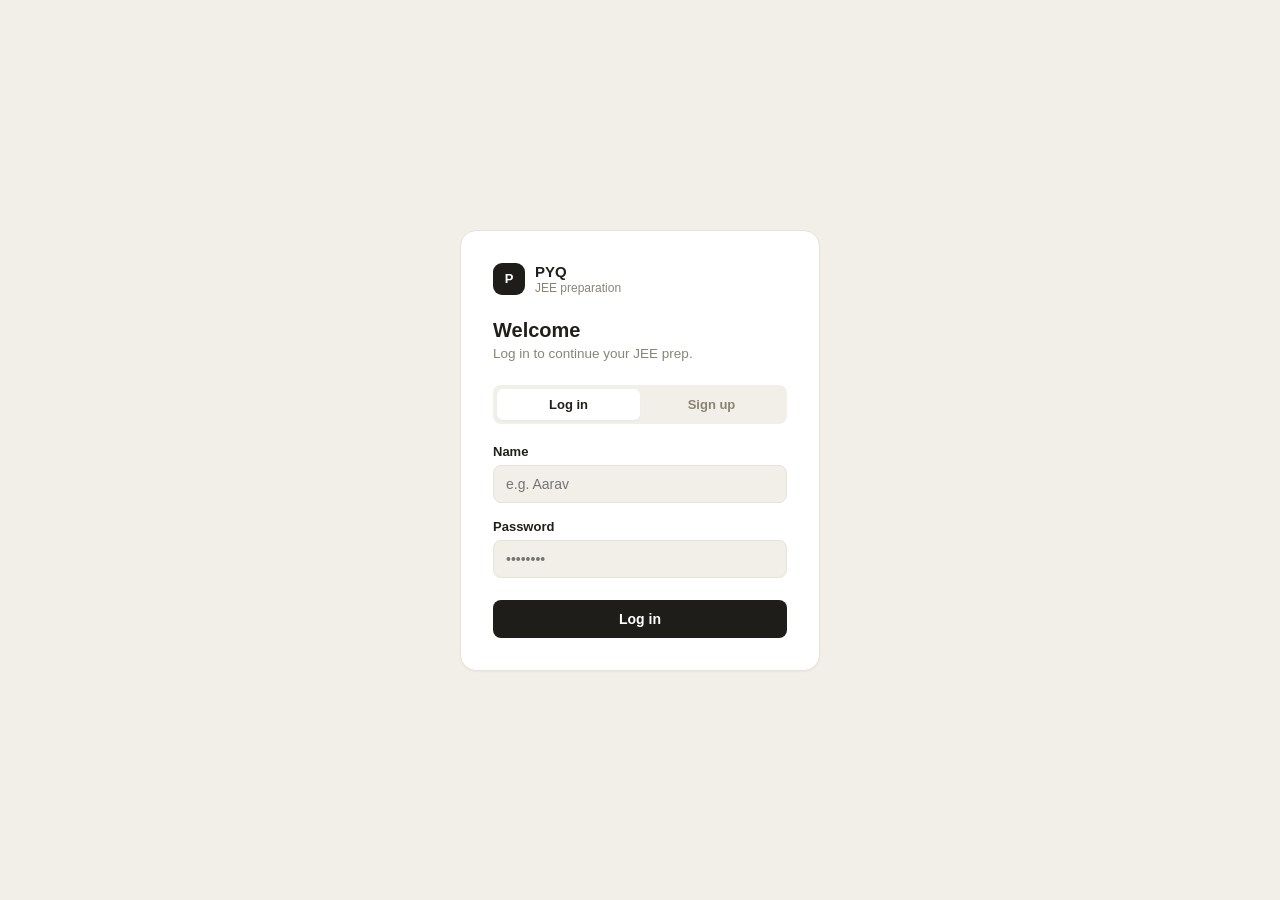
==== frontend/pages/progress.html @ 4448c102 "feat: add login and dashboard navigation" ====
<!doctype html>
<html lang="en">
<head>
  <meta charset="UTF-8" />
  <meta name="viewport" content="width=device-width, initial-scale=1.0" />
  <title>PYQ · Progress</title>
  <link rel="stylesheet" href="../css/global.css" />
  <link rel="stylesheet" href="../css/dashboard.css" />
</head>
<body data-page="progress">
  <div class="app-shell">
    <aside class="sidebar">
      <div class="sidebar-brand">
        <div class="sidebar-brand-mark">P</div>
        <div>
          <div class="sidebar-brand-title">PYQ</div>
          <div class="sidebar-brand-subtitle">JEE preparation</div>
        </div>
      </div>

      <nav class="sidebar-nav">
        <a class="sidebar-link" data-nav-page="dashboard" href="dashboard.html">
          <span class="sidebar-link-icon">
            <svg width="16" height="16" viewBox="0 0 24 24" fill="none" stroke="currentColor" stroke-width="2"><rect x="3" y="3" width="7" height="9" rx="1.5"/><rect x="14" y="3" width="7" height="5" rx="1.5"/><rect x="14" y="12" width="7" height="9" rx="1.5"/><rect x="3" y="16" width="7" height="5" rx="1.5"/></svg>
          </span>
          Dashboard
        </a>
        <a class="sidebar-link" data-nav-page="pyq-explorer" href="pyq-explorer.html">
          <span class="sidebar-link-icon">
            <svg width="16" height="16" viewBox="0 0 24 24" fill="none" stroke="currentColor" stroke-width="2"><circle cx="11" cy="11" r="7"/><path d="M21 21l-4.3-4.3"/></svg>
          </span>
          PYQ Explorer
        </a>
        <a class="sidebar-link" data-nav-page="practice" href="practice.html">
          <span class="sidebar-link-icon">
            <svg width="16" height="16" viewBox="0 0 24 24" fill="none" stroke="currentColor" stroke-width="2"><polygon points="6 3 20 12 6 21 6 3"/></svg>
          </span>
          Practice
        </a>
        <a class="sidebar-link" data-nav-page="intelligence" href="intelligence.html">
          <span class="sidebar-link-icon">
            <svg width="16" height="16" viewBox="0 0 24 24" fill="none" stroke="currentColor" stroke-width="2"><path d="M12 3l1.8 4.6L18 9l-4.2 1.4L12 15l-1.8-4.6L6 9l4.2-1.4L12 3z"/></svg>
          </span>
          AI Intelligence
        </a>
        <a class="sidebar-link" data-nav-page="progress" href="progress.html">
          <span class="sidebar-link-icon">
            <svg width="16" height="16" viewBox="0 0 24 24" fill="none" stroke="currentColor" stroke-width="2"><path d="M3 17l6-6 4 4 8-8"/><path d="M14 7h7v7"/></svg>
          </span>
          Progress
        </a>
        <a class="sidebar-link" data-nav-page="profile" href="profile.html">
          <span class="sidebar-link-icon">
            <svg width="16" height="16" viewBox="0 0 24 24" fill="none" stroke="currentColor" stroke-width="2"><circle cx="12" cy="8" r="4"/><path d="M4 21c1.5-4 6-6 8-6s6.5 2 8 6"/></svg>
          </span>
          Profile
        </a>
      </nav>

      <div class="sidebar-footer">
        <a class="sidebar-user" href="profile.html">
          <span class="sidebar-user-avatar" data-user-initials>?</span>
          <span>
            <div class="sidebar-user-name" data-user-name>there</div>
            <div class="sidebar-user-target">Target: JEE Advanced</div>
          </span>
        </a>
      </div>
    </aside>

    <main class="main">
      <div class="topbar">
        <div>
          <h1 class="topbar-greeting">Progress</h1>
          <p class="topbar-subtitle">Track your readiness across every study priority.</p>
        </div>
      </div>

      <section class="card">
        <div class="card-header">
          <h3 class="card-title">Overall readiness</h3>
        </div>
        <ul class="progress-list">
          <li class="progress-row">
            <div class="progress-row-top"><span>Today's Mission</span><span>60%</span></div>
            <div class="progress-bar-track"><div class="progress-bar-fill" style="width:60%"></div></div>
          </li>
          <li class="progress-row">
            <div class="progress-row-top"><span>JEE question trends</span><span>82%</span></div>
            <div class="progress-bar-track"><div class="progress-bar-fill" style="width:82%"></div></div>
          </li>
          <li class="progress-row">
            <div class="progress-row-top"><span>Recent PYQs</span><span>100%</span></div>
            <div class="progress-bar-track"><div class="progress-bar-fill" style="width:100%"></div></div>
          </li>
          <li class="progress-row">
            <div class="progress-row-top"><span>Progress</span><span>45%</span></div>
            <div class="progress-bar-track"><div class="progress-bar-fill" style="width:45%"></div></div>
          </li>
        </ul>
      </section>
    </main>
  </div>

  <script src="../js/auth.js"></script>
  <script>
    document.addEventListener("DOMContentLoaded", () => window.PyqAuth.initProtectedPage());
  </script>
</body>
</html>
---- frontend/css/global.css ----
:root {
  --bg: #f2efe9;
  --surface: #ffffff;
  --border: #e8e3d8;
  --text: #211f1b;
  --text-muted: #8a8477;
  --text-soft: #57534a;
  --accent: #1f1d1a;
  --accent-contrast: #ffffff;
  --radius-lg: 16px;
  --radius-md: 12px;
  --radius-sm: 8px;
  --shadow-card: 0 1px 2px rgba(33, 31, 27, 0.04);
}

* {
  box-sizing: border-box;
}

body {
  margin: 0;
  font-family: "Segoe UI", -apple-system, BlinkMacSystemFont, Roboto, Helvetica, Arial, sans-serif;
  background: var(--bg);
  color: var(--text);
}

a {
  color: inherit;
  text-decoration: none;
}

button {
  font-family: inherit;
}

/* App shell: fixed sidebar + scrollable main content */
.app-shell {
  display: flex;
  min-height: 100vh;
}

.sidebar {
  width: 240px;
  flex-shrink: 0;
  background: var(--surface);
  border-right: 1px solid var(--border);
  display: flex;
  flex-direction: column;
  padding: 24px 16px;
  position: sticky;
  top: 0;
  height: 100vh;
}

.sidebar-brand {
  display: flex;
  align-items: center;
  gap: 10px;
  padding: 0 8px 24px;
}

.sidebar-brand-mark {
  width: 32px;
  height: 32px;
  border-radius: 9px;
  background: var(--accent);
  color: var(--accent-contrast);
  display: flex;
  align-items: center;
  justify-content: center;
  font-weight: 700;
  font-size: 13px;
}

.sidebar-brand-title {
  font-weight: 700;
  font-size: 15px;
  line-height: 1.2;
}

.sidebar-brand-subtitle {
  font-size: 12px;
  color: var(--text-muted);
}

.sidebar-nav {
  display: flex;
  flex-direction: column;
  gap: 2px;
  flex: 1;
}

.sidebar-link {
  display: flex;
  align-items: center;
  gap: 10px;
  padding: 10px 12px;
  border-radius: var(--radius-sm);
  font-size: 14px;
  color: var(--text-soft);
  font-weight: 500;
}

.sidebar-link:hover {
  background: var(--bg);
}

.sidebar-link.active {
  background: var(--accent);
  color: var(--accent-contrast);
}

.sidebar-link-icon {
  width: 18px;
  height: 18px;
  display: inline-flex;
  align-items: center;
  justify-content: center;
  flex-shrink: 0;
}

.sidebar-footer {
  border-top: 1px solid var(--border);
  padding-top: 16px;
  margin-top: 16px;
}

.sidebar-user {
  display: flex;
  align-items: center;
  gap: 10px;
  padding: 6px 8px;
  border-radius: var(--radius-sm);
  width: 100%;
  background: none;
  border: none;
  cursor: pointer;
  text-align: left;
}

.sidebar-user:hover {
  background: var(--bg);
}

.sidebar-user-avatar {
  width: 34px;
  height: 34px;
  border-radius: 50%;
  background: var(--accent);
  color: var(--accent-contrast);
  display: flex;
  align-items: center;
  justify-content: center;
  font-size: 12px;
  font-weight: 700;
  flex-shrink: 0;
}

.sidebar-user-name {
  font-size: 13px;
  font-weight: 600;
}

.sidebar-user-target {
  font-size: 11px;
  color: var(--text-muted);
}

.main {
  flex: 1;
  padding: 28px 36px 48px;
  min-width: 0;
}

.topbar {
  display: flex;
  align-items: center;
  justify-content: space-between;
  margin-bottom: 28px;
}

.topbar-greeting {
  font-size: 24px;
  font-weight: 700;
  margin: 0 0 4px;
}

.topbar-subtitle {
  margin: 0;
  color: var(--text-muted);
  font-size: 14px;
}

.topbar-actions {
  display: flex;
  gap: 10px;
}

.icon-button {
  width: 38px;
  height: 38px;
  border-radius: 50%;
  border: 1px solid var(--border);
  background: var(--surface);
  display: flex;
  align-items: center;
  justify-content: center;
  cursor: pointer;
}

.icon-button:hover {
  background: var(--bg);
}

.card {
  background: var(--surface);
  border: 1px solid var(--border);
  border-radius: var(--radius-lg);
  box-shadow: var(--shadow-card);
  padding: 22px;
}

.card-header {
  display: flex;
  align-items: center;
  justify-content: space-between;
  margin-bottom: 14px;
}

.card-title {
  font-size: 15px;
  font-weight: 700;
  margin: 0;
}

.card-link {
  font-size: 13px;
  font-weight: 600;
  color: var(--text-soft);
}

.card-link:hover {
  text-decoration: underline;
}

.page-placeholder {
  display: flex;
  flex-direction: column;
  align-items: flex-start;
  gap: 8px;
  padding: 48px;
}

.page-placeholder h2 {
  margin: 0;
  font-size: 20px;
}

.page-placeholder p {
  margin: 0;
  color: var(--text-muted);
  max-width: 460px;
}

.btn {
  display: inline-flex;
  align-items: center;
  justify-content: center;
  gap: 8px;
  border-radius: var(--radius-sm);
  padding: 10px 18px;
  font-size: 14px;
  font-weight: 600;
  cursor: pointer;
  border: 1px solid transparent;
}

.btn-primary {
  background: var(--accent);
  color: var(--accent-contrast);
}

.btn-primary:hover {
  opacity: 0.9;
}

.btn-secondary {
  background: var(--surface);
  border-color: var(--border);
  color: var(--text);
}

.btn-secondary:hover {
  background: var(--bg);
}
---- frontend/css/dashboard.css ----
.mission-card {
  margin-bottom: 20px;
  display: flex;
  justify-content: space-between;
  gap: 24px;
}

.mission-card-main {
  flex: 1;
  min-width: 0;
}

.mission-badge {
  display: inline-block;
  font-size: 11px;
  font-weight: 700;
  letter-spacing: 0.04em;
  text-transform: uppercase;
  color: var(--text-muted);
  margin-bottom: 10px;
}

.mission-title {
  font-size: 14px;
  font-weight: 700;
  color: var(--text-soft);
  margin: 0 0 6px;
}

.mission-heading {
  font-size: 22px;
  font-weight: 700;
  margin: 0 0 10px;
  line-height: 1.3;
}

.mission-description {
  margin: 0 0 18px;
  color: var(--text-muted);
  font-size: 14px;
  line-height: 1.6;
  max-width: 560px;
}

.mission-stats {
  display: flex;
  flex-direction: column;
  gap: 14px;
  min-width: 170px;
  border-left: 1px solid var(--border);
  padding-left: 24px;
}

.mission-stat-label {
  font-size: 11px;
  text-transform: uppercase;
  letter-spacing: 0.04em;
  color: var(--text-muted);
  margin-bottom: 2px;
}

.mission-stat-value {
  font-size: 14px;
  font-weight: 700;
}

.mission-pill {
  align-self: flex-start;
  background: var(--bg);
  border-radius: 999px;
  padding: 4px 12px;
  font-size: 12px;
  font-weight: 700;
}

.dashboard-grid {
  display: grid;
  grid-template-columns: repeat(3, 1fr);
  gap: 20px;
}

.trend-list,
.recent-list,
.progress-list {
  list-style: none;
  margin: 0;
  padding: 0;
  display: flex;
  flex-direction: column;
  gap: 14px;
}

.trend-row {
  display: flex;
  align-items: center;
  justify-content: space-between;
  font-size: 13.5px;
}

.trend-row-count {
  font-weight: 700;
  color: var(--text-soft);
}

.recent-item {
  display: flex;
  align-items: center;
  justify-content: space-between;
  gap: 10px;
  padding: 8px 0;
  border-bottom: 1px solid var(--border);
}

.recent-item:last-child {
  border-bottom: none;
  padding-bottom: 0;
}

.recent-item-title {
  font-size: 13.5px;
  font-weight: 600;
  margin: 0 0 2px;
}

.recent-item-meta {
  font-size: 12px;
  color: var(--text-muted);
  margin: 0;
}

.recent-item-arrow {
  color: var(--text-muted);
  flex-shrink: 0;
}

.progress-card-subtitle {
  font-size: 12.5px;
  color: var(--text-muted);
  margin: -8px 0 14px;
}

.progress-row {
  display: flex;
  flex-direction: column;
  gap: 6px;
}

.progress-row-top {
  display: flex;
  align-items: center;
  justify-content: space-between;
  font-size: 13px;
  font-weight: 600;
}

.progress-bar-track {
  height: 6px;
  border-radius: 999px;
  background: var(--bg);
  overflow: hidden;
}

.progress-bar-fill {
  height: 100%;
  border-radius: 999px;
  background: var(--accent);
}

.intelligence-form {
  display: flex;
  flex-direction: column;
  gap: 12px;
}

.intelligence-textarea {
  width: 100%;
  min-height: 90px;
  padding: 12px 14px;
  border-radius: var(--radius-sm);
  border: 1px solid var(--border);
  background: var(--bg);
  font-family: inherit;
  font-size: 14px;
  resize: vertical;
}

.intelligence-textarea:focus {
  outline: 2px solid var(--accent);
  outline-offset: 1px;
}

.intelligence-status {
  font-size: 12.5px;
  color: var(--text-muted);
  min-height: 16px;
}

.intelligence-status.visible-error {
  color: #b5452d;
}

.intelligence-answer-box {
  margin-top: 18px;
  padding-top: 18px;
  border-top: 1px solid var(--border);
  font-size: 14px;
  line-height: 1.6;
  white-space: pre-wrap;
}

@media (max-width: 1080px) {
  .dashboard-grid {
    grid-template-columns: 1fr;
  }

  .mission-card {
    flex-direction: column;
  }

  .mission-stats {
    border-left: none;
    border-top: 1px solid var(--border);
    padding-left: 0;
    padding-top: 16px;
    flex-direction: row;
    flex-wrap: wrap;
  }
}
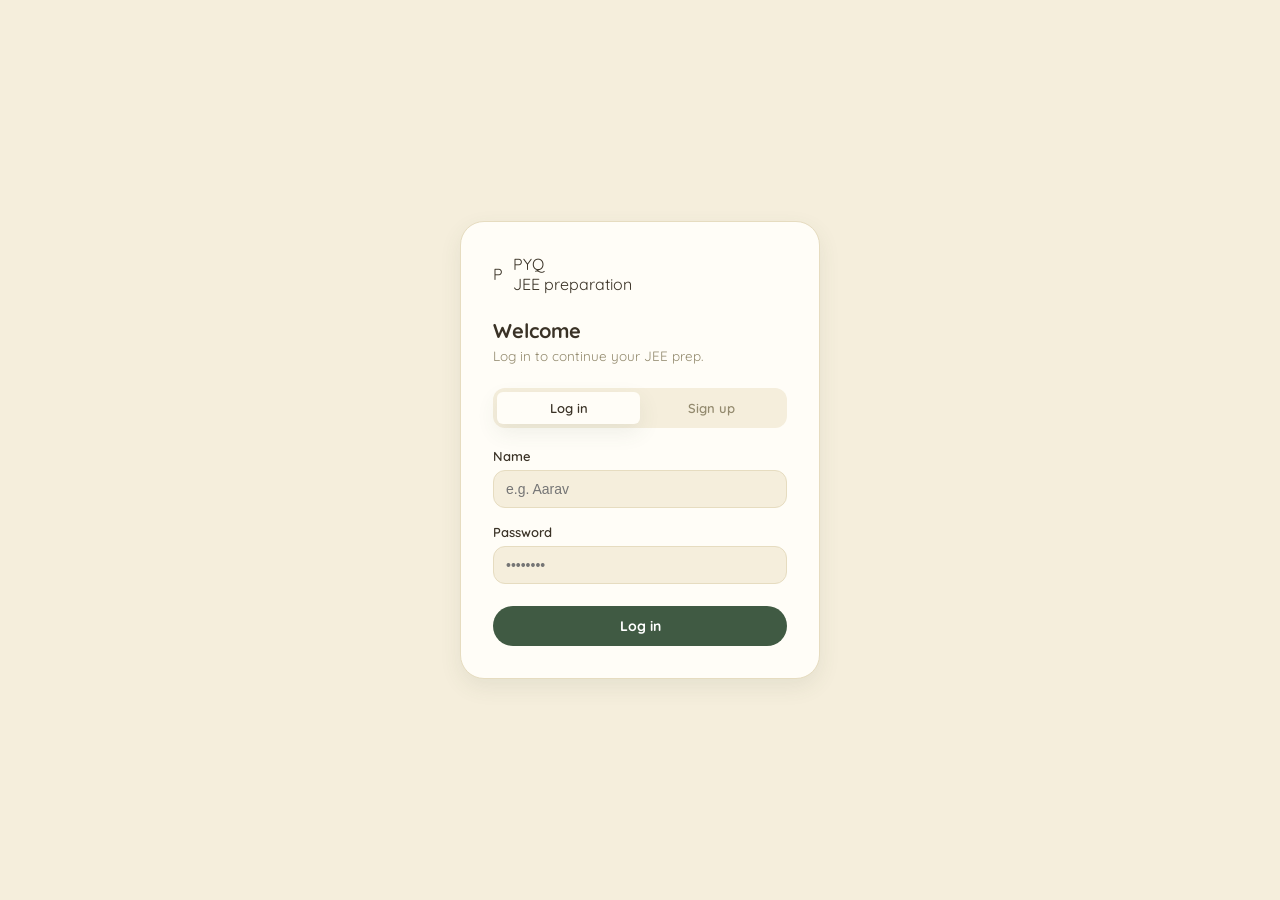
==== commit 7ff3bae5: "add docker and map" ====
--- a/frontend/pages/progress.html
+++ b/frontend/pages/progress.html
@@ -3,7 +3,7 @@
 <head>
   <meta charset="UTF-8" />
   <meta name="viewport" content="width=device-width, initial-scale=1.0" />
-  <title>PYQ · Progress</title>
+  <title>PYQ · My Progress</title>
   <link rel="stylesheet" href="../css/global.css" />
   <link rel="stylesheet" href="../css/dashboard.css" />
 </head>
@@ -19,51 +19,42 @@
       </div>
 
       <nav class="sidebar-nav">
-        <a class="sidebar-link" data-nav-page="dashboard" href="dashboard.html">
+        <a class="sidebar-link" data-nav-page="home" href="home.html" data-tooltip="Learning World" aria-label="Learning World">
           <span class="sidebar-link-icon">
-            <svg width="16" height="16" viewBox="0 0 24 24" fill="none" stroke="currentColor" stroke-width="2"><rect x="3" y="3" width="7" height="9" rx="1.5"/><rect x="14" y="3" width="7" height="5" rx="1.5"/><rect x="14" y="12" width="7" height="9" rx="1.5"/><rect x="3" y="16" width="7" height="5" rx="1.5"/></svg>
+            <svg width="20" height="20" viewBox="0 0 24 24" fill="none" stroke="currentColor" stroke-width="2"><circle cx="12" cy="12" r="9"/><polygon points="16 8 14 14 8 16 10 10 16 8"/></svg>
           </span>
-          Dashboard
+          <span class="sr-only">Learning World</span>
         </a>
-        <a class="sidebar-link" data-nav-page="pyq-explorer" href="pyq-explorer.html">
+        <a class="sidebar-link" data-nav-page="materials" href="materials.html" data-tooltip="My Materials" aria-label="My Materials">
           <span class="sidebar-link-icon">
-            <svg width="16" height="16" viewBox="0 0 24 24" fill="none" stroke="currentColor" stroke-width="2"><circle cx="11" cy="11" r="7"/><path d="M21 21l-4.3-4.3"/></svg>
+            <svg width="20" height="20" viewBox="0 0 24 24" fill="none" stroke="currentColor" stroke-width="2"><path d="M3 7a2 2 0 0 1 2-2h4l2 2h8a2 2 0 0 1 2 2v7a2 2 0 0 1-2 2H5a2 2 0 0 1-2-2z"/></svg>
           </span>
-          PYQ Explorer
+          <span class="sr-only">My Materials</span>
         </a>
-        <a class="sidebar-link" data-nav-page="practice" href="practice.html">
+        <a class="sidebar-link" data-nav-page="learn" href="learn.html" data-tooltip="Learn" aria-label="Learn">
           <span class="sidebar-link-icon">
-            <svg width="16" height="16" viewBox="0 0 24 24" fill="none" stroke="currentColor" stroke-width="2"><polygon points="6 3 20 12 6 21 6 3"/></svg>
+            <svg width="20" height="20" viewBox="0 0 24 24" fill="none" stroke="currentColor" stroke-width="2"><path d="M12 3l1.8 4.6L18 9l-4.2 1.4L12 15l-1.8-4.6L6 9l4.2-1.4L12 3z"/></svg>
           </span>
-          Practice
+          <span class="sr-only">Learn</span>
         </a>
-        <a class="sidebar-link" data-nav-page="intelligence" href="intelligence.html">
+        <a class="sidebar-link" data-nav-page="pyq-explorer" href="pyq-explorer.html" data-tooltip="PYQ Explorer" aria-label="PYQ Explorer">
           <span class="sidebar-link-icon">
-            <svg width="16" height="16" viewBox="0 0 24 24" fill="none" stroke="currentColor" stroke-width="2"><path d="M12 3l1.8 4.6L18 9l-4.2 1.4L12 15l-1.8-4.6L6 9l4.2-1.4L12 3z"/></svg>
+            <svg width="20" height="20" viewBox="0 0 24 24" fill="none" stroke="currentColor" stroke-width="2"><circle cx="11" cy="11" r="7"/><path d="M21 21l-4.3-4.3"/></svg>
           </span>
-          AI Intelligence
+          <span class="sr-only">PYQ Explorer</span>
         </a>
-        <a class="sidebar-link" data-nav-page="progress" href="progress.html">
+        <a class="sidebar-link" data-nav-page="progress" href="progress.html" data-tooltip="My Progress" aria-label="My Progress">
           <span class="sidebar-link-icon">
-            <svg width="16" height="16" viewBox="0 0 24 24" fill="none" stroke="currentColor" stroke-width="2"><path d="M3 17l6-6 4 4 8-8"/><path d="M14 7h7v7"/></svg>
+            <svg width="20" height="20" viewBox="0 0 24 24" fill="none" stroke="currentColor" stroke-width="2"><path d="M3 17l6-6 4 4 8-8"/><path d="M14 7h7v7"/></svg>
           </span>
-          Progress
-        </a>
-        <a class="sidebar-link" data-nav-page="profile" href="profile.html">
-          <span class="sidebar-link-icon">
-            <svg width="16" height="16" viewBox="0 0 24 24" fill="none" stroke="currentColor" stroke-width="2"><circle cx="12" cy="8" r="4"/><path d="M4 21c1.5-4 6-6 8-6s6.5 2 8 6"/></svg>
-          </span>
-          Profile
+          <span class="sr-only">My Progress</span>
         </a>
       </nav>
 
       <div class="sidebar-footer">
-        <a class="sidebar-user" href="profile.html">
+        <a class="sidebar-user" href="profile.html" data-tooltip="Profile" aria-label="Profile">
           <span class="sidebar-user-avatar" data-user-initials>?</span>
-          <span>
-            <div class="sidebar-user-name" data-user-name>there</div>
-            <div class="sidebar-user-target">Target: JEE Advanced</div>
-          </span>
+          <span class="sidebar-user-name sr-only" data-user-name>there</span>
         </a>
       </div>
     </aside>
@@ -71,40 +62,35 @@
     <main class="main">
       <div class="topbar">
         <div>
-          <h1 class="topbar-greeting">Progress</h1>
-          <p class="topbar-subtitle">Track your readiness across every study priority.</p>
+          <h1 class="topbar-greeting">My Progress</h1>
+          <p class="topbar-subtitle">Real activity from Learn -- nothing here is hardcoded.</p>
         </div>
       </div>
 
-      <section class="card">
-        <div class="card-header">
-          <h3 class="card-title">Overall readiness</h3>
+      <div class="dashboard-grid" style="grid-template-columns: 1.1fr 1fr;">
+        <div class="card" id="readinessCard">
+          <div class="card-header">
+            <h3 class="card-title">Your readiness</h3>
+            <span class="xp-badge" id="xpBadge">0<span class="xp-badge-unit">XP</span></span>
+          </div>
+          <div id="readinessContent">
+            <p style="color:var(--text-muted);font-size:13px;">Loading...</p>
+          </div>
         </div>
-        <ul class="progress-list">
-          <li class="progress-row">
-            <div class="progress-row-top"><span>Today's Mission</span><span>60%</span></div>
-            <div class="progress-bar-track"><div class="progress-bar-fill" style="width:60%"></div></div>
-          </li>
-          <li class="progress-row">
-            <div class="progress-row-top"><span>JEE question trends</span><span>82%</span></div>
-            <div class="progress-bar-track"><div class="progress-bar-fill" style="width:82%"></div></div>
-          </li>
-          <li class="progress-row">
-            <div class="progress-row-top"><span>Recent PYQs</span><span>100%</span></div>
-            <div class="progress-bar-track"><div class="progress-bar-fill" style="width:100%"></div></div>
-          </li>
-          <li class="progress-row">
-            <div class="progress-row-top"><span>Progress</span><span>45%</span></div>
-            <div class="progress-bar-track"><div class="progress-bar-fill" style="width:45%"></div></div>
-          </li>
-        </ul>
-      </section>
+
+        <div class="card">
+          <div class="card-header">
+            <h3 class="card-title">What's hot in JEE</h3>
+          </div>
+          <p class="progress-card-subtitle" id="corpusSummary"></p>
+          <ul class="trend-list" id="hotTopicsList"></ul>
+        </div>
+      </div>
     </main>
   </div>
 
   <script src="../js/auth.js"></script>
-  <script>
-    document.addEventListener("DOMContentLoaded", () => window.PyqAuth.initProtectedPage());
-  </script>
+  <script src="../js/api.js"></script>
+  <script src="../js/progress.js"></script>
 </body>
 </html>
--- a/frontend/css/global.css
+++ b/frontend/css/global.css
@@ -1,25 +1,50 @@
+@import url("https://fonts.googleapis.com/css2?family=Quicksand:wght@500;600;700&display=swap");
+
 :root {
-  --bg: #f2efe9;
-  --surface: #ffffff;
-  --border: #e8e3d8;
-  --text: #211f1b;
-  --text-muted: #8a8477;
-  --text-soft: #57534a;
-  --accent: #1f1d1a;
+  --bg: #f5eedc;
+  --surface: #fffdf7;
+  --surface-soft: #fbf4e3;
+  --border: #e6dcc0;
+  --text: #3a3226;
+  --text-muted: #938a6e;
+  --text-soft: #5b5340;
+  --accent: #405a43;
+  --accent-soft: #8fa889;
+  --accent-soft-bg: rgba(143, 168, 137, 0.22);
   --accent-contrast: #ffffff;
-  --radius-lg: 16px;
-  --radius-md: 12px;
-  --radius-sm: 8px;
-  --shadow-card: 0 1px 2px rgba(33, 31, 27, 0.04);
+  --yellow: #f3d783;
+  --sky: #a9d0e8;
+  --pink: #e9b9c2;
+  --error: #c96a4e;
+  --success: #3f7a52;
+  --radius-lg: 24px;
+  --radius-md: 16px;
+  --radius-sm: 12px;
+  --shadow-card: 0 8px 22px rgba(64, 90, 67, 0.09);
+
+  /* Floating nav toolbar: dark/translucent + muted gold, independent of
+     the light content palette above since it floats over every page. */
+  --toolbar-bg: rgba(19, 17, 13, 0.78);
+  --toolbar-border: rgba(201, 162, 77, 0.3);
+  --toolbar-icon: #efe6d2;
+  --toolbar-icon-muted: #a79c82;
+  --toolbar-gold: #c9a24d;
+  --toolbar-gold-glow: rgba(201, 162, 77, 0.55);
+  --toolbar-active-bg: rgba(201, 162, 77, 0.16);
 }
 
 * {
   box-sizing: border-box;
 }
 
+html,
+body {
+  height: 100%;
+}
+
 body {
   margin: 0;
-  font-family: "Segoe UI", -apple-system, BlinkMacSystemFont, Roboto, Helvetica, Arial, sans-serif;
+  font-family: "Quicksand", "Segoe UI", -apple-system, BlinkMacSystemFont, Roboto, sans-serif;
   background: var(--bg);
   color: var(--text);
 }
@@ -33,142 +58,187 @@
   font-family: inherit;
 }
 
-/* App shell: fixed sidebar + scrollable main content */
+.sr-only {
+  position: absolute;
+  width: 1px;
+  height: 1px;
+  padding: 0;
+  margin: -1px;
+  overflow: hidden;
+  clip: rect(0, 0, 0, 0);
+  white-space: nowrap;
+  border: 0;
+}
+
+/* App shell: .sidebar is now `position: fixed` (see below), taken
+   completely out of flow, so .main naturally fills 100% of the shell
+   on its own -- no layout math needed between the two. */
 .app-shell {
   display: flex;
   min-height: 100vh;
 }
 
+/* Floating bottom-center pill nav -- dark glass + muted gold, overlays
+   every page (light content pages and the dark map alike) rather than
+   reserving layout space. */
 .sidebar {
-  width: 240px;
+  position: fixed;
+  bottom: 22px;
+  left: 50%;
+  transform: translateX(-50%);
+  width: auto;
+  height: auto;
+  display: flex;
+  flex-direction: row;
+  align-items: center;
+  gap: 4px;
+  padding: 8px;
+  border-radius: 999px;
+  background: var(--toolbar-bg);
+  border: 1px solid var(--toolbar-border);
+  box-shadow: 0 18px 40px rgba(0, 0, 0, 0.35), 0 2px 10px rgba(0, 0, 0, 0.25);
+  backdrop-filter: blur(16px);
+  -webkit-backdrop-filter: blur(16px);
+  z-index: 50;
+}
+
+.sidebar-brand {
+  display: none;
+}
+
+.sidebar-nav {
+  display: flex;
+  flex-direction: row;
+  align-items: center;
+  gap: 4px;
+}
+
+.sidebar-link {
+  position: relative;
+  display: flex;
+  align-items: center;
+  justify-content: center;
+  width: 44px;
+  height: 44px;
+  border-radius: 50%;
+  color: var(--toolbar-icon-muted);
+  transition: color 0.15s ease, background 0.15s ease, box-shadow 0.15s ease;
+}
+
+.sidebar-link:hover {
+  background: rgba(239, 230, 210, 0.08);
+  color: var(--toolbar-icon);
+}
+
+.sidebar-link.active {
+  color: var(--toolbar-gold);
+  background: var(--toolbar-active-bg);
+  box-shadow: 0 0 0 1.5px var(--toolbar-gold), 0 0 16px var(--toolbar-gold-glow);
+}
+
+.sidebar-link-icon {
+  width: 20px;
+  height: 20px;
+  display: inline-flex;
+  align-items: center;
+  justify-content: center;
   flex-shrink: 0;
-  background: var(--surface);
-  border-right: 1px solid var(--border);
-  display: flex;
-  flex-direction: column;
-  padding: 24px 16px;
-  position: sticky;
-  top: 0;
-  height: 100vh;
-}
-
-.sidebar-brand {
-  display: flex;
-  align-items: center;
-  gap: 10px;
-  padding: 0 8px 24px;
-}
-
-.sidebar-brand-mark {
-  width: 32px;
-  height: 32px;
-  border-radius: 9px;
-  background: var(--accent);
-  color: var(--accent-contrast);
-  display: flex;
-  align-items: center;
-  justify-content: center;
-  font-weight: 700;
-  font-size: 13px;
-}
-
-.sidebar-brand-title {
-  font-weight: 700;
-  font-size: 15px;
-  line-height: 1.2;
-}
-
-.sidebar-brand-subtitle {
-  font-size: 12px;
-  color: var(--text-muted);
-}
-
-.sidebar-nav {
-  display: flex;
-  flex-direction: column;
-  gap: 2px;
-  flex: 1;
-}
-
-.sidebar-link {
-  display: flex;
-  align-items: center;
-  gap: 10px;
-  padding: 10px 12px;
-  border-radius: var(--radius-sm);
-  font-size: 14px;
-  color: var(--text-soft);
-  font-weight: 500;
-}
-
-.sidebar-link:hover {
-  background: var(--bg);
-}
-
-.sidebar-link.active {
-  background: var(--accent);
-  color: var(--accent-contrast);
-}
-
-.sidebar-link-icon {
-  width: 18px;
-  height: 18px;
-  display: inline-flex;
-  align-items: center;
-  justify-content: center;
-  flex-shrink: 0;
+}
+
+/* Custom tooltip, shown above each icon (the nav is a horizontal
+   bottom bar now) on hover/focus. */
+.sidebar-link::after {
+  content: attr(data-tooltip);
+  position: absolute;
+  bottom: calc(100% + 12px);
+  left: 50%;
+  transform: translateX(-50%);
+  background: var(--toolbar-bg);
+  border: 1px solid var(--toolbar-border);
+  color: var(--toolbar-icon);
+  padding: 5px 11px;
+  border-radius: 8px;
+  font-size: 11.5px;
+  font-weight: 600;
+  white-space: nowrap;
+  opacity: 0;
+  pointer-events: none;
+  transition: opacity 0.15s ease;
+  z-index: 20;
+}
+
+.sidebar-link:hover::after,
+.sidebar-link:focus-visible::after {
+  opacity: 1;
 }
 
 .sidebar-footer {
-  border-top: 1px solid var(--border);
-  padding-top: 16px;
-  margin-top: 16px;
+  display: flex;
+  align-items: center;
 }
 
 .sidebar-user {
-  display: flex;
-  align-items: center;
-  gap: 10px;
-  padding: 6px 8px;
-  border-radius: var(--radius-sm);
-  width: 100%;
+  position: relative;
+  display: flex;
+  align-items: center;
+  justify-content: center;
+  width: 44px;
+  height: 44px;
+  border-radius: 50%;
   background: none;
   border: none;
   cursor: pointer;
-  text-align: left;
-}
-
-.sidebar-user:hover {
-  background: var(--bg);
+}
+
+.sidebar-user::after {
+  content: attr(data-tooltip);
+  position: absolute;
+  bottom: calc(100% + 12px);
+  left: 50%;
+  transform: translateX(-50%);
+  background: var(--toolbar-bg);
+  border: 1px solid var(--toolbar-border);
+  color: var(--toolbar-icon);
+  padding: 5px 11px;
+  border-radius: 8px;
+  font-size: 11.5px;
+  font-weight: 600;
+  white-space: nowrap;
+  opacity: 0;
+  pointer-events: none;
+  transition: opacity 0.15s ease;
+  z-index: 20;
+}
+
+.sidebar-user:hover::after,
+.sidebar-user:focus-visible::after {
+  opacity: 1;
 }
 
 .sidebar-user-avatar {
-  width: 34px;
-  height: 34px;
+  width: 32px;
+  height: 32px;
   border-radius: 50%;
-  background: var(--accent);
-  color: var(--accent-contrast);
-  display: flex;
-  align-items: center;
-  justify-content: center;
-  font-size: 12px;
+  background: var(--toolbar-gold);
+  color: #1a1812;
+  display: flex;
+  align-items: center;
+  justify-content: center;
+  font-size: 11px;
   font-weight: 700;
   flex-shrink: 0;
 }
 
-.sidebar-user-name {
-  font-size: 13px;
-  font-weight: 600;
-}
-
-.sidebar-user-target {
-  font-size: 11px;
-  color: var(--text-muted);
+/* Name/target text is kept for a11y and for the profile page's own
+   larger reuse of this markup, hidden only inside the floating pill. */
+.sidebar .sidebar-user-name,
+.sidebar .sidebar-user-target {
+  display: none;
 }
 
 .main {
   flex: 1;
-  padding: 28px 36px 48px;
+  padding: 28px 36px 120px;
   min-width: 0;
 }
 
@@ -209,7 +279,7 @@
 }
 
 .icon-button:hover {
-  background: var(--bg);
+  background: var(--accent-soft-bg);
 }
 
 .card {
@@ -236,7 +306,7 @@
 .card-link {
   font-size: 13px;
   font-weight: 600;
-  color: var(--text-soft);
+  color: var(--accent);
 }
 
 .card-link:hover {
@@ -267,10 +337,10 @@
   align-items: center;
   justify-content: center;
   gap: 8px;
-  border-radius: var(--radius-sm);
-  padding: 10px 18px;
+  border-radius: 999px;
+  padding: 10px 20px;
   font-size: 14px;
-  font-weight: 600;
+  font-weight: 700;
   cursor: pointer;
   border: 1px solid transparent;
 }
@@ -281,7 +351,7 @@
 }
 
 .btn-primary:hover {
-  opacity: 0.9;
+  background: #344b37;
 }
 
 .btn-secondary {
@@ -291,5 +361,40 @@
 }
 
 .btn-secondary:hover {
-  background: var(--bg);
-}
+  background: var(--accent-soft-bg);
+}
+
+/* Narrow screens: same floating pill everywhere, just a touch more
+   compact so it comfortably fits 6 items under ~420px. */
+@media (max-width: 700px) {
+  .sidebar {
+    bottom: 14px;
+    gap: 2px;
+    padding: 6px;
+  }
+
+  .sidebar-link,
+  .sidebar-user {
+    width: 38px;
+    height: 38px;
+  }
+
+  .sidebar-link-icon {
+    width: 18px;
+    height: 18px;
+  }
+
+  .sidebar-user-avatar {
+    width: 28px;
+    height: 28px;
+  }
+
+  .sidebar-link::after,
+  .sidebar-user::after {
+    display: none;
+  }
+
+  .main {
+    padding: 20px 16px 110px;
+  }
+}
--- a/frontend/css/dashboard.css
+++ b/frontend/css/dashboard.css
@@ -196,7 +196,7 @@
 }
 
 .intelligence-status.visible-error {
-  color: #b5452d;
+  color: var(--error);
 }
 
 .intelligence-answer-box {
@@ -226,3 +226,222 @@
     flex-wrap: wrap;
   }
 }
+
+/* --- Shared across My Materials / Learn / PYQ Explorer / My Progress --- */
+
+.tab-bar {
+  display: flex;
+  gap: 6px;
+  background: var(--bg);
+  border-radius: var(--radius-sm);
+  padding: 4px;
+  margin-bottom: 20px;
+  width: fit-content;
+}
+
+.tab-button {
+  border: none;
+  background: none;
+  padding: 8px 18px;
+  font-size: 13.5px;
+  font-weight: 600;
+  color: var(--text-muted);
+  border-radius: 6px;
+  cursor: pointer;
+}
+
+.tab-button.active {
+  background: var(--surface);
+  color: var(--text);
+  box-shadow: var(--shadow-card);
+}
+
+.filter-row {
+  display: flex;
+  flex-wrap: wrap;
+  gap: 10px;
+  margin-bottom: 18px;
+}
+
+.filter-select {
+  padding: 8px 12px;
+  border-radius: var(--radius-sm);
+  border: 1px solid var(--border);
+  background: var(--surface);
+  font-size: 13px;
+  color: var(--text);
+  font-family: inherit;
+}
+
+.filter-chip {
+  display: inline-flex;
+  align-items: center;
+  border-radius: 999px;
+  padding: 5px 13px;
+  font-size: 12.5px;
+  font-weight: 600;
+  border: 1px solid var(--border);
+  background: var(--surface);
+  color: var(--text-soft);
+  cursor: pointer;
+}
+
+.filter-chip.active {
+  background: var(--accent);
+  border-color: var(--accent);
+  color: var(--accent-contrast);
+}
+
+.dna-chip {
+  display: inline-flex;
+  align-items: center;
+  border-radius: 999px;
+  padding: 3px 10px;
+  font-size: 11px;
+  font-weight: 700;
+  background: var(--bg);
+  color: var(--text-soft);
+  margin-right: 6px;
+  margin-bottom: 6px;
+}
+
+.materials-grid,
+.question-grid {
+  display: grid;
+  grid-template-columns: repeat(auto-fill, minmax(240px, 1fr));
+  gap: 16px;
+}
+
+.material-card,
+.question-card {
+  cursor: pointer;
+  transition: border-color 0.15s ease;
+}
+
+.material-card:hover,
+.question-card:hover {
+  border-color: var(--text-muted);
+}
+
+.material-card-title,
+.question-card-title {
+  font-size: 13.5px;
+  font-weight: 700;
+  margin: 0 0 6px;
+}
+
+.material-card-meta,
+.question-card-meta {
+  font-size: 12px;
+  color: var(--text-muted);
+  margin: 0 0 10px;
+}
+
+.question-card-snippet {
+  font-size: 13px;
+  color: var(--text-soft);
+  margin: 0 0 10px;
+  line-height: 1.5;
+}
+
+.upload-form {
+  display: flex;
+  align-items: center;
+  gap: 14px;
+  flex-wrap: wrap;
+}
+
+.chunk-item {
+  padding: 12px 0;
+  border-bottom: 1px solid var(--border);
+}
+
+.chunk-item:last-child {
+  border-bottom: none;
+}
+
+.chunk-item-page {
+  font-size: 11px;
+  font-weight: 700;
+  color: var(--text-muted);
+  text-transform: uppercase;
+  margin: 0 0 4px;
+}
+
+.chunk-item-text {
+  font-size: 13px;
+  color: var(--text-soft);
+  line-height: 1.6;
+  white-space: pre-wrap;
+  margin: 0;
+}
+
+.flashcard {
+  min-height: 180px;
+  display: flex;
+  flex-direction: column;
+  align-items: center;
+  justify-content: center;
+  text-align: center;
+  cursor: pointer;
+  padding: 32px 24px;
+}
+
+.flashcard-face {
+  font-size: 15px;
+  line-height: 1.6;
+}
+
+.flashcard-hint {
+  margin-top: 16px;
+  font-size: 12px;
+  color: var(--text-muted);
+}
+
+.quiz-feedback {
+  margin-top: 14px;
+  font-size: 13.5px;
+  font-weight: 600;
+}
+
+.quiz-feedback.is-correct {
+  color: var(--success);
+}
+
+.quiz-feedback.is-incorrect {
+  color: var(--error);
+}
+
+.quiz-score {
+  font-size: 28px;
+  font-weight: 700;
+  margin: 0 0 6px;
+}
+
+.checkpoint-badge {
+  display: inline-flex;
+  align-items: center;
+  gap: 6px;
+  border-radius: 999px;
+  padding: 5px 12px;
+  font-size: 12px;
+  font-weight: 700;
+  background: var(--accent);
+  color: var(--accent-contrast);
+  margin-right: 8px;
+  margin-bottom: 8px;
+}
+
+.xp-badge {
+  display: inline-flex;
+  align-items: baseline;
+  gap: 6px;
+  font-size: 22px;
+  font-weight: 700;
+}
+
+.xp-badge-unit {
+  font-size: 12px;
+  font-weight: 700;
+  color: var(--text-muted);
+}
